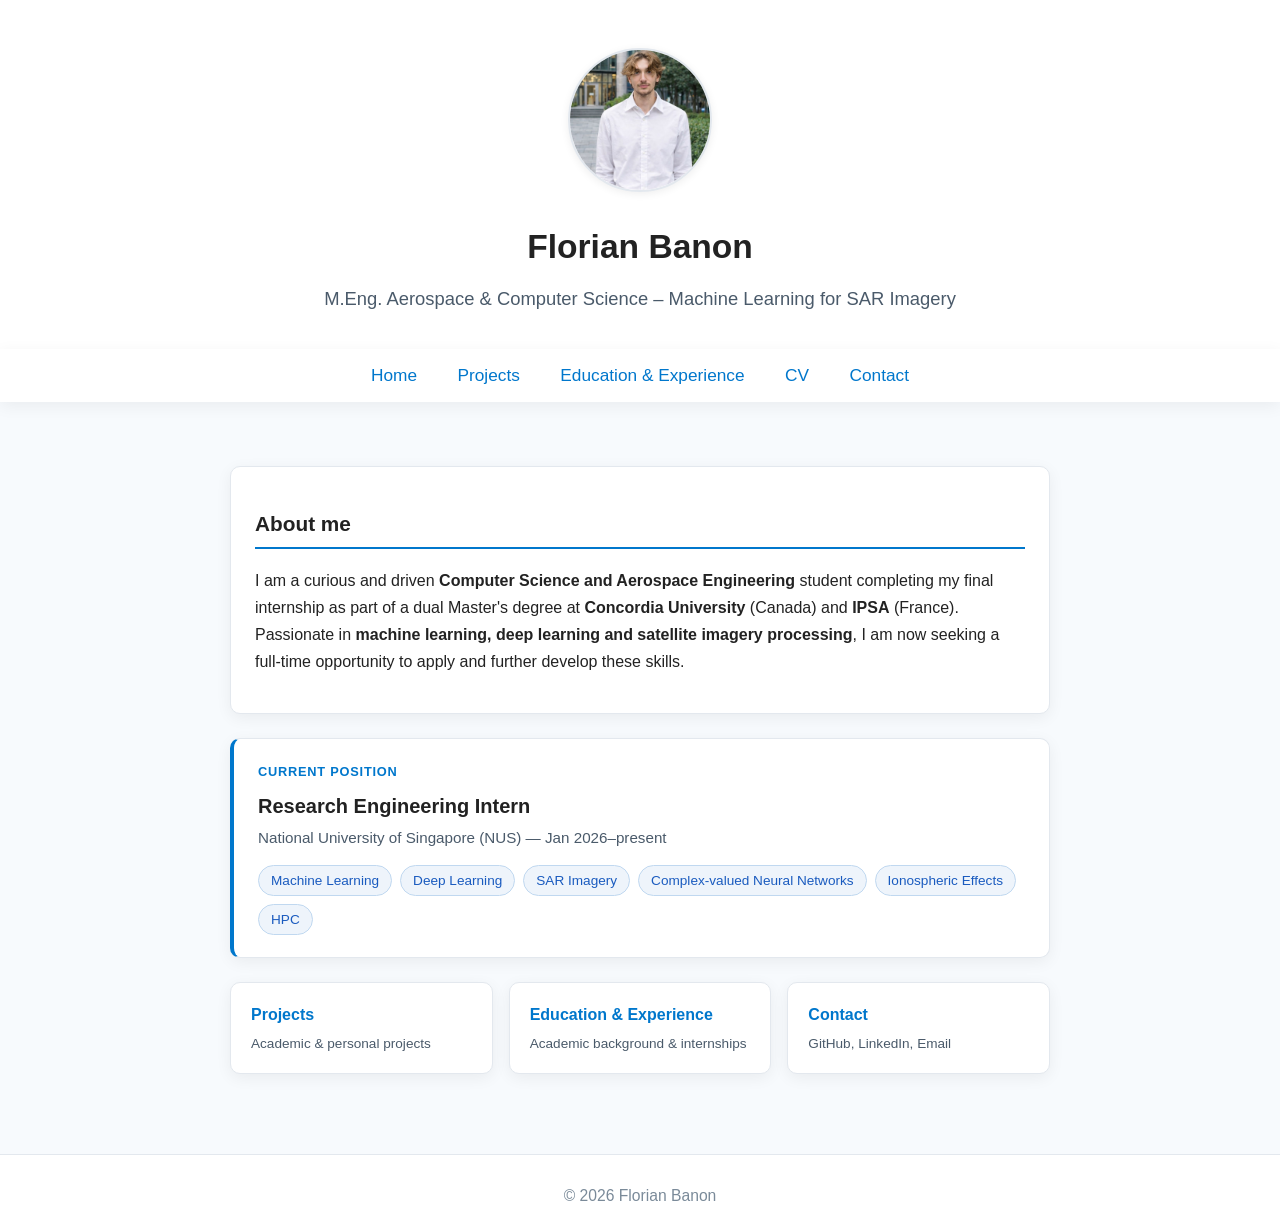
==== index.html @ 4d5a384e "Initial CV website" ====
<!DOCTYPE html>
<html lang="en">
<head>
  <meta charset="UTF-8" />
  <meta name="viewport" content="width=device-width, initial-scale=1.0" />
  <title>Florian Banon – Home</title>
  <link rel="stylesheet" href="style.css" />
</head>
<body>
  <div id="site-header"></div>
  <script src="header.js"></script>
  <nav>
    <a href="index.html">Home</a>
    <a href="projects.html">Projects</a>
    <a href="education.html">Education & Experience</a>
    <a href="Florian_Banon_CV.pdf" target="_blank">CV</a>
    <a href="contact.html">Contact</a>
  </nav>
  <main>
    <section class="card">
      <h2>About me</h2>
      <p>
        I am a curious and driven <strong>Computer Science and Aerospace Engineering</strong> student completing my final internship as part of a dual Master's degree at <strong>Concordia University</strong> (Canada) and <strong>IPSA</strong> (France). Passionate in <strong>machine learning, deep learning and satellite imagery processing</strong>, I am now seeking a full-time opportunity to apply and further develop these skills.
      </p>
    </section>

    <section class="card card--highlight">
      <div class="current-position">
        <div class="current-position__label">Current position</div>
        <div class="current-position__title">Research Engineering Intern</div>
        <div class="current-position__org">National University of Singapore (NUS) &mdash; Jan 2026–present</div>
        <div class="current-position__topics">
          <span class="topic-tag">Machine Learning</span>
          <span class="topic-tag">Deep Learning</span>
          <span class="topic-tag">SAR Imagery</span>
          <span class="topic-tag">Complex-valued Neural Networks</span>
          <span class="topic-tag">Ionospheric Effects</span>
          <span class="topic-tag">HPC</span>
        </div>
      </div>
    </section>

    <div class="quick-links">
      <a href="projects.html" class="quick-link-card">
        <div class="quick-link-card__title">Projects</div>
        <div class="quick-link-card__sub">Academic & personal projects</div>
      </a>
      <a href="education.html" class="quick-link-card">
        <div class="quick-link-card__title">Education &amp; Experience</div>
        <div class="quick-link-card__sub">Academic background &amp; internships</div>
      </a>
      <a href="contact.html" class="quick-link-card">
        <div class="quick-link-card__title">Contact</div>
        <div class="quick-link-card__sub">GitHub, LinkedIn, Email</div>
      </a>
    </div>
  </main>
  <footer>
    &copy; 2026 Florian Banon
  </footer>
</body>
</html>
---- style.css ----
/* Thème professionnel et minimaliste pour Victor Gaya */
:root {
  --main-bg: #f7fafd;
  --main-color: #222;
  --accent: #0077cc;
  --accent-dark: #005fa3;
  --card-bg: #fff;
  --border: #e3e8ee;
  --shadow: 0 4px 16px rgba(0,0,0,0.06);
}
body {
  font-family: 'Segoe UI', 'Helvetica Neue', Arial, sans-serif;
  margin: 0;
  padding: 0;
  background: var(--main-bg);
  color: var(--main-color);
  min-height: 100vh;
  display: flex;
  flex-direction: column;
  line-height: 1.7;
}
header {
  text-align: center;
  padding: 48px 20px 24px 20px;
  background: var(--card-bg);
  box-shadow: var(--shadow);
}
header img {
  width: 140px;
  height: 140px;
  border-radius: 50%;
  object-fit: cover;
  border: 2.5px solid var(--border);
  box-shadow: 0 2px 8px rgba(0,0,0,0.07);
}
header h1 {
  margin: 18px 0 8px 0;
  font-size: 2.1em;
  font-weight: 600;
}
header p {
  font-size: 1.15em;
  color: #4a5a6a;
  margin: 0 0 10px 0;
}
nav {
  text-align: center;
  margin: 0 0 32px 0;
  background: var(--card-bg);
  box-shadow: var(--shadow);
  padding: 12px 0;
}
nav a {
  margin: 0 18px;
  font-size: 1.08em;
  color: var(--accent);
  text-decoration: none;
  font-weight: 500;
  transition: color 0.2s;
}
nav a:hover {
  color: var(--accent-dark);
  text-decoration: underline;
}
main {
  flex: 1;
  max-width: 820px;
  margin: 0 auto;
  padding: 32px 18px 24px 18px;
  background: transparent;
}
section {
  margin-bottom: 38px;
}
h2 {
  border-bottom: 2px solid var(--accent);
  padding-bottom: 5px;
  margin-bottom: 18px;
  font-size: 1.3em;
}
.card {
  background: var(--card-bg);
  border-radius: 10px;
  box-shadow: var(--shadow);
  padding: 22px 24px;
  margin-bottom: 24px;
  border: 1px solid var(--border);
}
footer {
  text-align: center;
  padding: 28px 10px 18px 10px;
  font-size: 0.98em;
  color: #7a8a99;
  background: var(--card-bg);
  border-top: 1px solid var(--border);
  margin-top: 32px;
}
a {
  color: var(--accent);
  text-decoration: none;
}
a:hover {
  color: var(--accent-dark);
  text-decoration: underline;
}
.contact-list {
  margin: 0;
  padding: 0;
}
.contact-row {
  display: flex;
  gap: 16px;
  padding: 10px 0;
  border-bottom: 1px solid var(--border);
  align-items: baseline;
}
.contact-row:last-child {
  border-bottom: none;
}
.contact-row dt {
  min-width: 80px;
  font-weight: 600;
  color: #4a5a6a;
  font-size: 0.88em;
  text-transform: uppercase;
  letter-spacing: 0.04em;
  flex-shrink: 0;
}
.contact-row dd {
  margin: 0;
  font-size: 1em;
  color: var(--main-color);
}
.contact-profiles {
  display: flex;
  flex-direction: column;
  gap: 10px;
}
.profile-link {
  display: inline-flex;
  align-items: center;
  gap: 8px;
  text-decoration: none;
  color: var(--accent);
  font-size: 0.98em;
}
.profile-link:hover {
  color: var(--accent-dark);
  text-decoration: underline;
}
.profile-icon {
  width: 18px;
  height: 18px;
  flex-shrink: 0;
}
.pub-list {
  list-style: none;
  padding: 0;
  margin: 0;
}
.pub-item {
  padding: 14px 0;
  border-bottom: 1px solid var(--border);
}
.pub-item:last-child {
  border-bottom: none;
}
.pub-title {
  font-size: 1.02em;
  font-weight: 500;
  margin-bottom: 4px;
}
.pub-meta {
  font-size: 0.9em;
  color: #4a5a6a;
}
.card--highlight {
  border-left: 4px solid var(--accent);
}
.current-position__label {
  font-size: 0.8em;
  font-weight: 600;
  text-transform: uppercase;
  letter-spacing: 0.06em;
  color: var(--accent);
  margin-bottom: 6px;
}
.current-position__title {
  font-size: 1.25em;
  font-weight: 600;
  margin-bottom: 2px;
}
.current-position__org {
  font-size: 0.95em;
  color: #4a5a6a;
  margin-bottom: 14px;
}
.current-position__topics {
  display: flex;
  flex-wrap: wrap;
  gap: 8px;
}
.topic-tag {
  background: #eef4fb;
  color: #1a5bbf;
  border: 1px solid #c0d8f0;
  border-radius: 20px;
  padding: 3px 12px;
  font-size: 0.85em;
  font-weight: 500;
}
.quick-links {
  display: grid;
  grid-template-columns: repeat(3, 1fr);
  gap: 16px;
  margin-bottom: 24px;
}
.quick-link-card {
  background: var(--card-bg);
  border: 1px solid var(--border);
  border-radius: 10px;
  box-shadow: var(--shadow);
  padding: 18px 20px;
  text-decoration: none;
  color: var(--main-color);
  transition: border-color 0.2s, box-shadow 0.2s;
  display: block;
}
.quick-link-card:hover {
  border-color: var(--accent);
  box-shadow: 0 4px 20px rgba(0,119,204,0.10);
  text-decoration: none;
  color: var(--main-color);
}
.quick-link-card__title {
  font-weight: 600;
  font-size: 1em;
  margin-bottom: 4px;
  color: var(--accent);
}
.quick-link-card__sub {
  font-size: 0.85em;
  color: #4a5a6a;
}
@media (max-width: 600px) {
  .quick-links {
    grid-template-columns: 1fr;
  }
}
@media (max-width: 600px) {
  header, main, .card {
    padding-left: 8px;
    padding-right: 8px;
  }
  nav a {
    margin: 0 8px;
  }
}
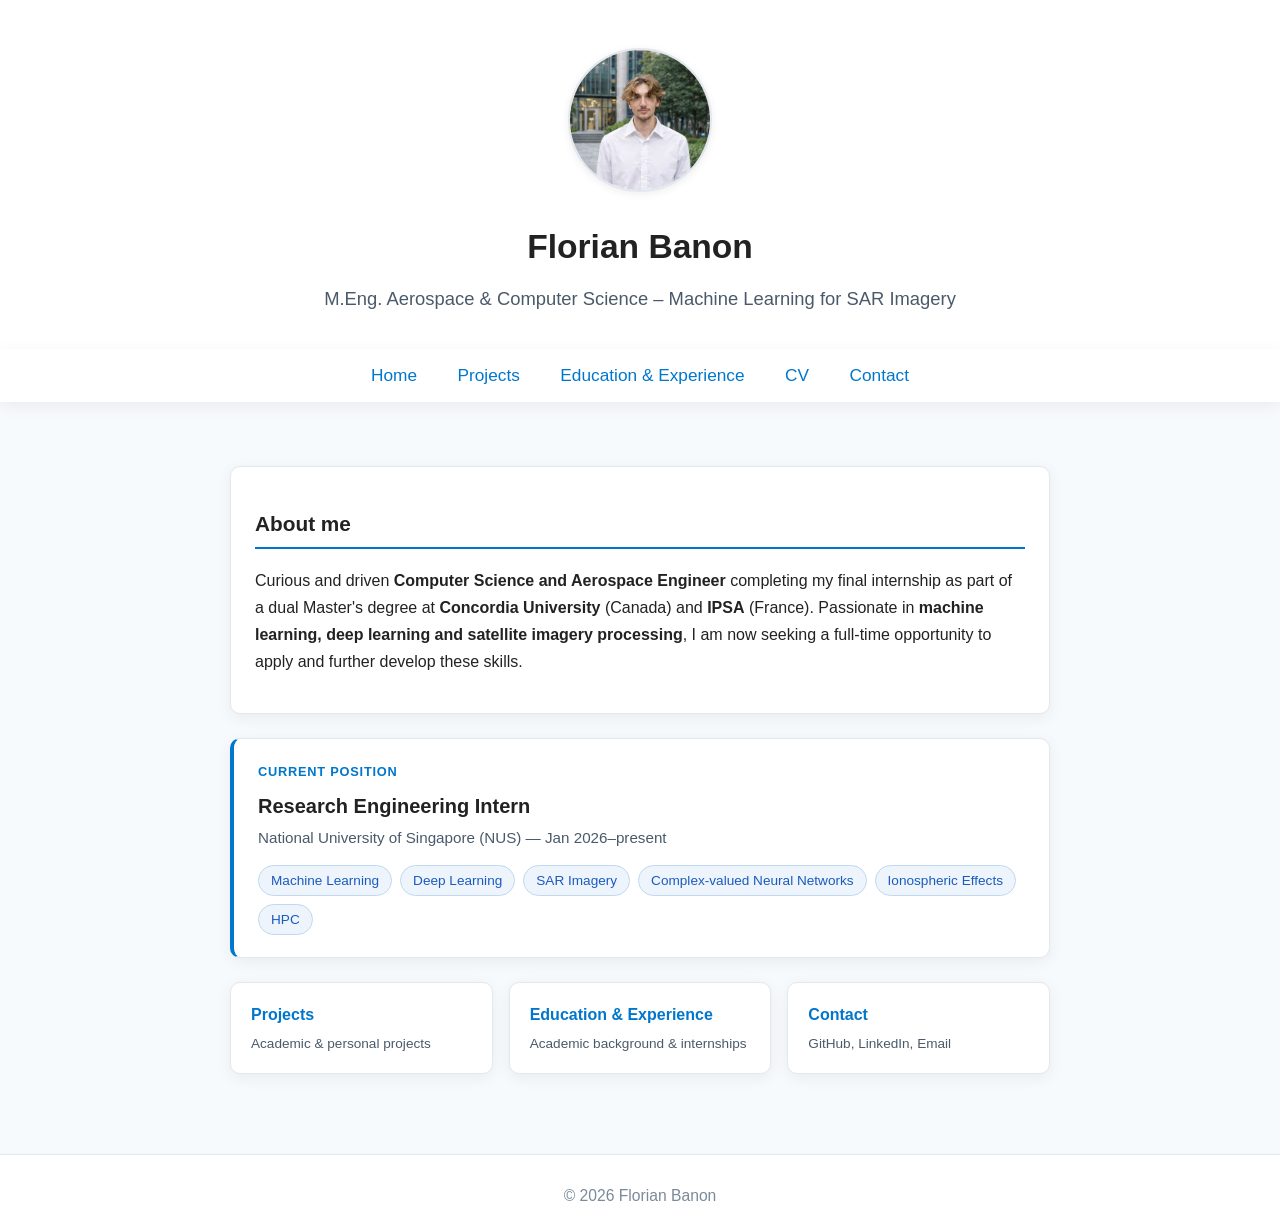
==== commit aff33508: "Update about me description" ====
--- a/index.html
+++ b/index.html
@@ -20,7 +20,7 @@
     <section class="card">
       <h2>About me</h2>
       <p>
-        I am a curious and driven <strong>Computer Science and Aerospace Engineering</strong> student completing my final internship as part of a dual Master's degree at <strong>Concordia University</strong> (Canada) and <strong>IPSA</strong> (France). Passionate in <strong>machine learning, deep learning and satellite imagery processing</strong>, I am now seeking a full-time opportunity to apply and further develop these skills.
+        Curious and driven <strong>Computer Science and Aerospace Engineer</strong> completing my final internship as part of a dual Master's degree at <strong>Concordia University</strong> (Canada) and <strong>IPSA</strong> (France). Passionate in <strong>machine learning, deep learning and satellite imagery processing</strong>, I am now seeking a full-time opportunity to apply and further develop these skills.
       </p>
     </section>
 
--- a/style.css
+++ b/style.css
@@ -30,6 +30,7 @@
   height: 140px;
   border-radius: 50%;
   object-fit: cover;
+  object-position: center 15%;
   border: 2.5px solid var(--border);
   box-shadow: 0 2px 8px rgba(0,0,0,0.07);
 }
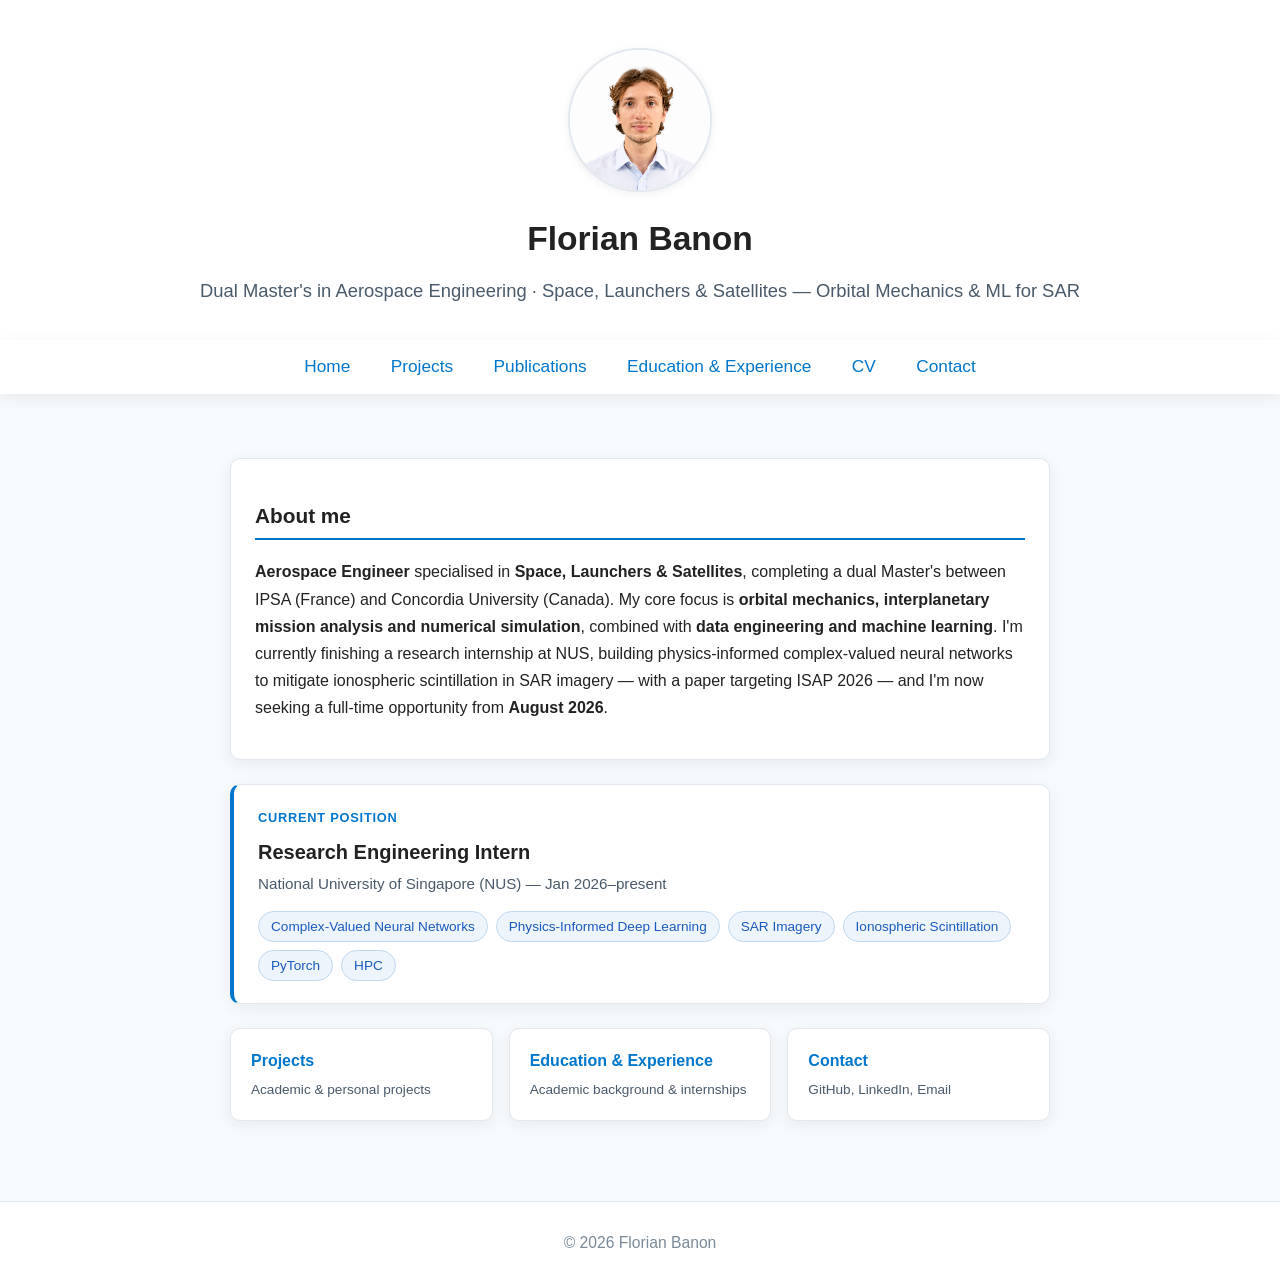
==== commit 8264e399: "Update project report links and site content" ====
--- a/index.html
+++ b/index.html
@@ -12,6 +12,7 @@
   <nav>
     <a href="index.html">Home</a>
     <a href="projects.html">Projects</a>
+    <a href="publications.html">Publications</a>
     <a href="education.html">Education & Experience</a>
     <a href="Florian_Banon_CV.pdf" target="_blank">CV</a>
     <a href="contact.html">Contact</a>
@@ -20,7 +21,7 @@
     <section class="card">
       <h2>About me</h2>
       <p>
-        Curious and driven <strong>Computer Science and Aerospace Engineer</strong> completing my final internship as part of a dual Master's degree at <strong>Concordia University</strong> (Canada) and <strong>IPSA</strong> (France). Passionate in <strong>machine learning, deep learning and satellite imagery processing</strong>, I am now seeking a full-time opportunity to apply and further develop these skills.
+        <strong>Aerospace Engineer</strong> specialised in <strong>Space, Launchers &amp; Satellites</strong>, completing a dual Master's between IPSA (France) and Concordia University (Canada). My core focus is <strong>orbital mechanics, interplanetary mission analysis and numerical simulation</strong>, combined with <strong>data engineering and machine learning</strong>. I'm currently finishing a research internship at NUS, building physics-informed complex-valued neural networks to mitigate ionospheric scintillation in SAR imagery &mdash; with a paper targeting ISAP 2026 &mdash; and I'm now seeking a full-time opportunity from <strong>August 2026</strong>.
       </p>
     </section>
 
@@ -30,11 +31,11 @@
         <div class="current-position__title">Research Engineering Intern</div>
         <div class="current-position__org">National University of Singapore (NUS) &mdash; Jan 2026–present</div>
         <div class="current-position__topics">
-          <span class="topic-tag">Machine Learning</span>
-          <span class="topic-tag">Deep Learning</span>
+          <span class="topic-tag">Complex-Valued Neural Networks</span>
+          <span class="topic-tag">Physics-Informed Deep Learning</span>
           <span class="topic-tag">SAR Imagery</span>
-          <span class="topic-tag">Complex-valued Neural Networks</span>
-          <span class="topic-tag">Ionospheric Effects</span>
+          <span class="topic-tag">Ionospheric Scintillation</span>
+          <span class="topic-tag">PyTorch</span>
           <span class="topic-tag">HPC</span>
         </div>
       </div>
--- a/style.css
+++ b/style.css
@@ -1,4 +1,4 @@
-/* Thème professionnel et minimaliste pour Victor Gaya */
+/* Thème professionnel et minimaliste pour Florian Banon */
 :root {
   --main-bg: #f7fafd;
   --main-color: #222;
@@ -25,14 +25,20 @@
   background: var(--card-bg);
   box-shadow: var(--shadow);
 }
-header img {
+.photo-wrapper {
   width: 140px;
   height: 140px;
   border-radius: 50%;
-  object-fit: cover;
-  object-position: center 15%;
+  overflow: hidden;
   border: 2.5px solid var(--border);
   box-shadow: 0 2px 8px rgba(0,0,0,0.07);
+  margin: 0 auto;
+}
+.photo-wrapper img {
+  width: 100%;
+  height: 100%;
+  object-fit: cover;
+  display: block;
 }
 header h1 {
   margin: 18px 0 8px 0;
@@ -174,6 +180,26 @@
 .pub-meta {
   font-size: 0.9em;
   color: #4a5a6a;
+}
+.project-links {
+  margin-top: 10px;
+  display: flex;
+  gap: 16px;
+  flex-wrap: wrap;
+}
+.project-links a {
+  font-size: 0.9em;
+  font-weight: 500;
+  color: var(--accent);
+  text-decoration: none;
+  border: 1px solid var(--accent);
+  border-radius: 5px;
+  padding: 3px 10px;
+}
+.project-links a:hover {
+  background: var(--accent);
+  color: #fff;
+  text-decoration: none;
 }
 .card--highlight {
   border-left: 4px solid var(--accent);
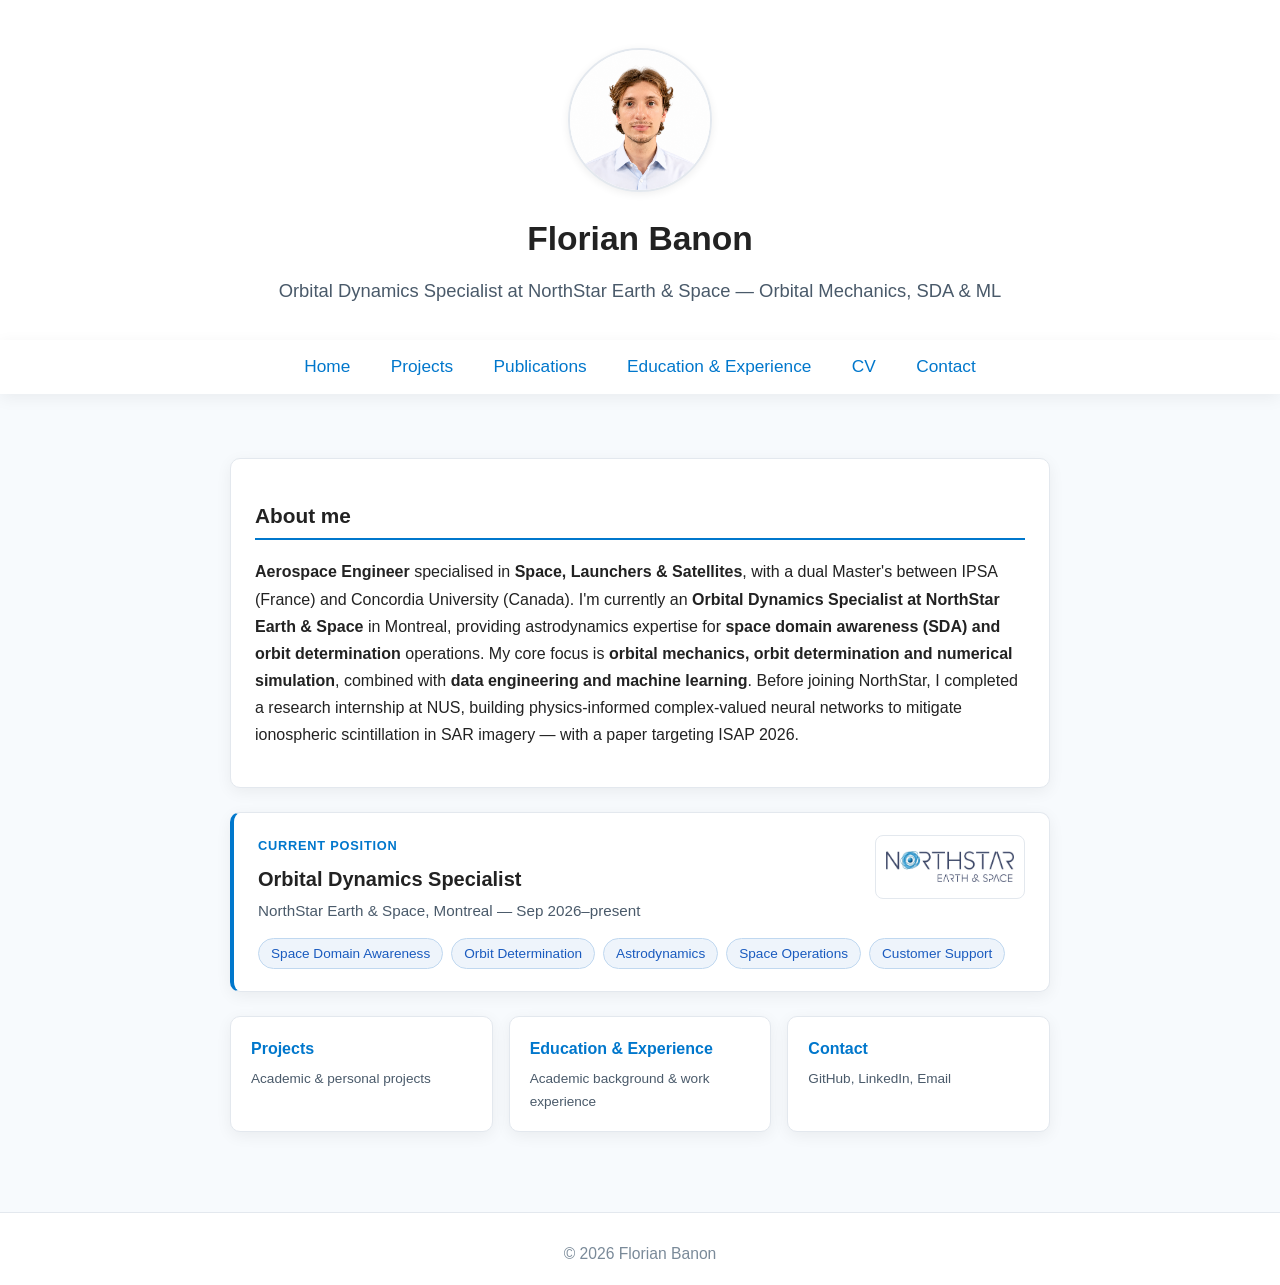
==== commit 81060d10: "Add organisation logos and NorthStar position Show university and employer logos on the Education & " ====
--- a/index.html
+++ b/index.html
@@ -21,22 +21,26 @@
     <section class="card">
       <h2>About me</h2>
       <p>
-        <strong>Aerospace Engineer</strong> specialised in <strong>Space, Launchers &amp; Satellites</strong>, completing a dual Master's between IPSA (France) and Concordia University (Canada). My core focus is <strong>orbital mechanics, interplanetary mission analysis and numerical simulation</strong>, combined with <strong>data engineering and machine learning</strong>. I'm currently finishing a research internship at NUS, building physics-informed complex-valued neural networks to mitigate ionospheric scintillation in SAR imagery &mdash; with a paper targeting ISAP 2026 &mdash; and I'm now seeking a full-time opportunity from <strong>August 2026</strong>.
+        <strong>Aerospace Engineer</strong> specialised in <strong>Space, Launchers &amp; Satellites</strong>, with a dual Master's between IPSA (France) and Concordia University (Canada). I'm currently an <strong>Orbital Dynamics Specialist at NorthStar Earth &amp; Space</strong> in Montreal, providing astrodynamics expertise for <strong>space domain awareness (SDA) and orbit determination</strong> operations. My core focus is <strong>orbital mechanics, orbit determination and numerical simulation</strong>, combined with <strong>data engineering and machine learning</strong>. Before joining NorthStar, I completed a research internship at NUS, building physics-informed complex-valued neural networks to mitigate ionospheric scintillation in SAR imagery &mdash; with a paper targeting ISAP 2026.
       </p>
     </section>
 
     <section class="card card--highlight">
       <div class="current-position">
-        <div class="current-position__label">Current position</div>
-        <div class="current-position__title">Research Engineering Intern</div>
-        <div class="current-position__org">National University of Singapore (NUS) &mdash; Jan 2026–present</div>
+        <div class="current-position__header">
+          <div>
+            <div class="current-position__label">Current position</div>
+            <div class="current-position__title">Orbital Dynamics Specialist</div>
+            <div class="current-position__org">NorthStar Earth &amp; Space, Montreal &mdash; Sep 2026–present</div>
+          </div>
+          <div class="org-logo"><img src="assets/logos/northstar.png" alt="NorthStar Earth &amp; Space logo"></div>
+        </div>
         <div class="current-position__topics">
-          <span class="topic-tag">Complex-Valued Neural Networks</span>
-          <span class="topic-tag">Physics-Informed Deep Learning</span>
-          <span class="topic-tag">SAR Imagery</span>
-          <span class="topic-tag">Ionospheric Scintillation</span>
-          <span class="topic-tag">PyTorch</span>
-          <span class="topic-tag">HPC</span>
+          <span class="topic-tag">Space Domain Awareness</span>
+          <span class="topic-tag">Orbit Determination</span>
+          <span class="topic-tag">Astrodynamics</span>
+          <span class="topic-tag">Space Operations</span>
+          <span class="topic-tag">Customer Support</span>
         </div>
       </div>
     </section>
@@ -48,7 +52,7 @@
       </a>
       <a href="education.html" class="quick-link-card">
         <div class="quick-link-card__title">Education &amp; Experience</div>
-        <div class="quick-link-card__sub">Academic background &amp; internships</div>
+        <div class="quick-link-card__sub">Academic background &amp; work experience</div>
       </a>
       <a href="contact.html" class="quick-link-card">
         <div class="quick-link-card__title">Contact</div>
--- a/style.css
+++ b/style.css
@@ -222,6 +222,12 @@
   color: #4a5a6a;
   margin-bottom: 14px;
 }
+.current-position__header {
+  display: flex;
+  justify-content: space-between;
+  align-items: flex-start;
+  gap: 16px;
+}
 .current-position__topics {
   display: flex;
   flex-wrap: wrap;
@@ -269,9 +275,56 @@
   font-size: 0.85em;
   color: #4a5a6a;
 }
+.edu-block--logo {
+  display: flex;
+  gap: 20px;
+  align-items: flex-start;
+  margin: 22px 0;
+}
+.edu-block__body {
+  flex: 1;
+  min-width: 0;
+}
+.edu-block__body > :first-child {
+  margin-top: 0;
+}
+.edu-block__body > :last-child {
+  margin-bottom: 0;
+}
+.org-logo {
+  flex-shrink: 0;
+  width: 150px;
+  height: 64px;
+  box-sizing: border-box;
+  padding: 8px 10px;
+  background: #fff;
+  border: 1px solid var(--border);
+  border-radius: 8px;
+  display: flex;
+  align-items: center;
+  justify-content: center;
+}
+.org-logo img {
+  max-width: 100%;
+  max-height: 100%;
+  object-fit: contain;
+  display: block;
+}
 @media (max-width: 600px) {
   .quick-links {
     grid-template-columns: 1fr;
+  }
+  .edu-block--logo {
+    flex-direction: column;
+    gap: 10px;
+  }
+  .current-position__header {
+    flex-direction: column-reverse;
+    gap: 10px;
+  }
+  .org-logo {
+    width: 130px;
+    height: 56px;
   }
 }
 @media (max-width: 600px) {
